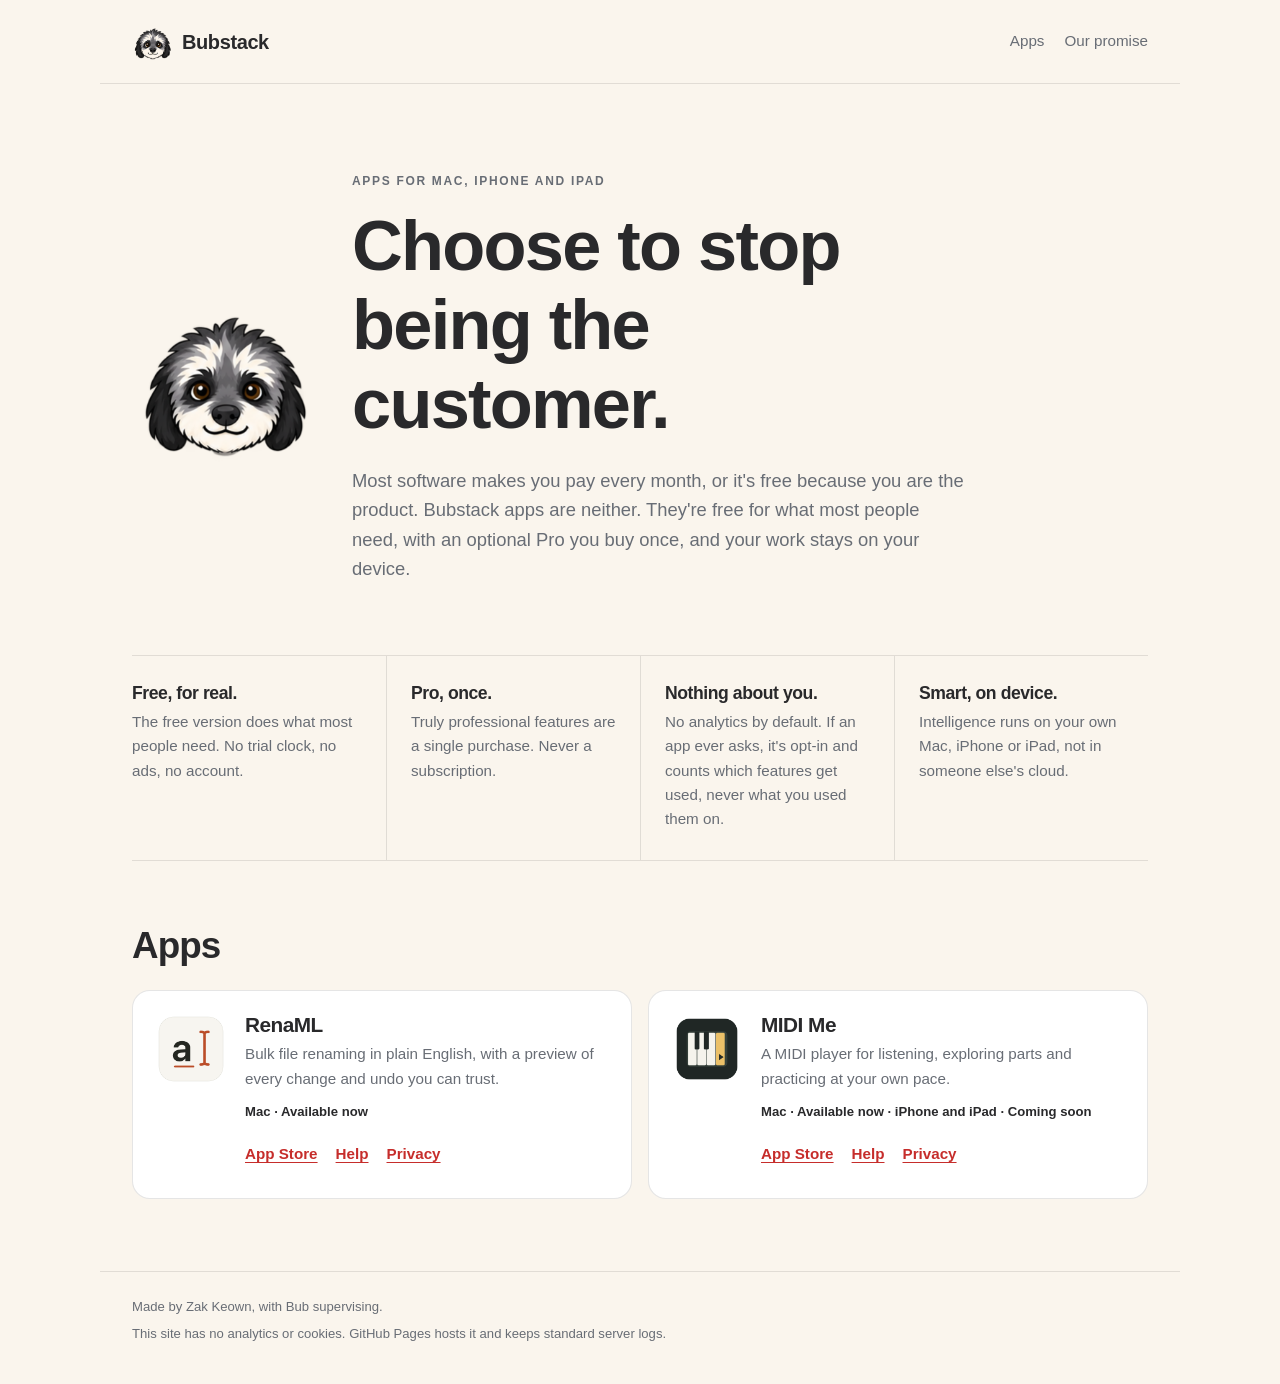
==== index.html @ 4820117b "bubstack.dev: home page, RenaML and MIDI Me help and privacy Co-Authored-By: Claude Opus 5.5 <norepl" ====
<!doctype html>
<html lang="en">
<head>
  <meta charset="utf-8">
  <meta name="viewport" content="width=device-width, initial-scale=1">
  <title>Bubstack</title>
  <meta name="description" content="Free Apple apps, with an optional one-time Pro. Nothing about you is collected.">
  <meta name="color-scheme" content="light dark">
  <link rel="icon" href="assets/bub.png">
  <link rel="stylesheet" href="styles.css">
</head>
<body>
  <a class="skip" href="#main">Skip to content</a>
  <header class="shell topbar">
    <a class="brand" href="./"><img src="assets/bub.png" alt="" width="40" height="40">Bubstack</a>
    <nav class="nav" aria-label="Apps"><a href="#apps">Apps</a><a href="#promise">Our promise</a></nav>
  </header>

  <main id="main" class="shell">
    <section class="hero" aria-labelledby="title">
      <img class="hero-bub" src="assets/bub.png" alt="Bub, the Bubstack dog, smiling" width="160" height="160">
      <div>
        <p class="eyebrow">Apps for Mac, iPhone and iPad</p>
        <h1 id="title">Choose to stop being the customer.</h1>
        <p class="intro">Most software makes you pay every month, or it's free because you are the product. Bubstack
          apps are neither. They're free for what most people need, with an optional Pro you buy once, and your work
          stays on your device.</p>
      </div>
    </section>

    <section id="promise" class="promise" aria-labelledby="promise-title">
      <h2 id="promise-title" class="visually-hidden">Our promise</h2>
      <div class="pledge"><h3>Free, for real.</h3><p>The free version does what most people need. No trial clock, no
        ads, no account.</p></div>
      <div class="pledge"><h3>Pro, once.</h3><p>Truly professional features are a single purchase. Never a
        subscription.</p></div>
      <div class="pledge"><h3>Nothing about you.</h3><p>No analytics by default. If an app ever asks, it's opt-in and
        counts which features get used, never what you used them on.</p></div>
      <div class="pledge"><h3>Smart, on device.</h3><p>Intelligence runs on your own Mac, iPhone or iPad, not in
        someone else's cloud.</p></div>
    </section>

    <section id="apps" class="apps" aria-labelledby="apps-title">
      <h2 id="apps-title">Apps</h2>
      <ul class="app-list">
        <li class="app">
          <img src="assets/renaml.png" alt="" width="72" height="72">
          <div class="app-body">
            <h3>RenaML</h3>
            <p>Bulk file renaming in plain English, with a preview of every change and undo you can trust.</p>
            <p class="status">Mac · Available now</p>
            <p class="links"><a href="https://apps.apple.com/us/app/renaml/id6817881054">App Store</a><a
              href="renaml/support.html">Help</a><a href="renaml/privacy.html">Privacy</a></p>
          </div>
        </li>
        <li class="app">
          <img src="assets/midi-me.png" alt="" width="72" height="72">
          <div class="app-body">
            <h3>MIDI Me</h3>
            <p>A MIDI player for listening, exploring parts and practicing at your own pace.</p>
            <p class="status">Mac · Available now <span aria-hidden="true">·</span> iPhone and iPad · Coming soon</p>
            <p class="links"><a href="https://apps.apple.com/us/app/midime/id6757321093">App Store</a><a
              href="midi-me/">Help</a><a href="midi-me/privacy/">Privacy</a></p>
          </div>
        </li>
      </ul>
    </section>
  </main>

  <footer class="shell footer">
    <p>Made by Zak Keown, with Bub supervising.</p>
    <p>This site has no analytics or cookies. GitHub Pages hosts it and keeps standard server logs.</p>
  </footer>
</body>
</html>
---- styles.css ----
/* Bubstack: the Bub theme's colours (bubstack/tokens/tokens.json), in light and dark. */
:root {
  --surface: #faf5ed;
  --shade: #efe9df;
  --ink: #29292b;
  --slate: #686d75;
  --pin: #c62d2b;
  --accent: #ed7385;
  --hairline: #29292b1f;
  --card: #ffffff;
  color-scheme: light dark;
}
@media (prefers-color-scheme: dark) {
  :root {
    --surface: #1e1f21;
    --shade: #29292b;
    --ink: #faf5ed;
    --slate: #a7acb3;
    --pin: #ff6b68;
    --hairline: #faf5ed1f;
    --card: #29292b;
  }
}

* { box-sizing: border-box; }
html { -webkit-text-size-adjust: 100%; }
body {
  margin: 0;
  background: var(--surface);
  color: var(--ink);
  font-family: ui-rounded, "SF Pro Rounded", -apple-system, BlinkMacSystemFont, "Segoe UI", sans-serif;
  font-size: 17px;
  line-height: 1.6;
}
h1, h2, h3, p { margin: 0; }
h1, h2, h3 { line-height: 1.12; letter-spacing: -0.025em; }
a { color: var(--pin); text-underline-offset: 0.2em; text-decoration-thickness: 1px; }
a:hover { text-decoration-thickness: 2px; }
a:focus-visible { outline: 3px solid var(--pin); outline-offset: 4px; border-radius: 4px; }

.shell { max-width: 1080px; margin: 0 auto; padding: 0 16px; }
@media (min-width: 720px) { .shell { padding: 0 32px; } }

.skip { position: absolute; left: 16px; top: -100px; background: var(--card); padding: 12px; z-index: 2; }
.skip:focus { top: 12px; }
.visually-hidden { position: absolute; width: 1px; height: 1px; overflow: hidden; clip-path: inset(50%); white-space: nowrap; }

.topbar { display: flex; align-items: center; justify-content: space-between; gap: 16px; min-height: 84px;
  border-bottom: 1px solid var(--hairline); }
.brand { display: flex; align-items: center; gap: 10px; color: var(--ink); text-decoration: none; font-weight: 700;
  font-size: 1.25rem; letter-spacing: -0.02em; }
.nav { display: flex; gap: 20px; }
.nav a { color: var(--slate); font-size: 0.95rem; text-decoration: none; min-height: 44px; display: inline-flex;
  align-items: center; }
.nav a:hover { color: var(--ink); }

.hero { display: grid; gap: 28px; padding: 56px 0 48px; align-items: center; }
.hero-bub { width: 120px; height: 120px; }
@media (min-width: 800px) {
  .hero { grid-template-columns: 180px 1fr; gap: 40px; padding: 88px 0 72px; }
  .hero-bub { width: 180px; height: 180px; }
}
.eyebrow { font-size: 0.75rem; font-weight: 700; letter-spacing: 0.14em; text-transform: uppercase; color: var(--slate);
  margin-bottom: 16px; }
h1 { font-size: clamp(2.3rem, 7vw, 4.4rem); font-weight: 750; max-width: 14ch; }
.intro { font-size: 1.15rem; color: var(--slate); max-width: 60ch; margin-top: 22px; }

.promise { display: grid; grid-template-columns: 1fr; border-top: 1px solid var(--hairline);
  border-bottom: 1px solid var(--hairline); margin-bottom: 64px; }
.pledge { padding: 24px 0; }
.pledge + .pledge { border-top: 1px solid var(--hairline); }
.pledge h3 { font-size: 1.1rem; margin-bottom: 6px; }
.pledge p { color: var(--slate); font-size: 0.95rem; }
@media (min-width: 800px) {
  .promise { grid-template-columns: repeat(4, 1fr); }
  .pledge { padding: 28px 24px 28px 0; }
  .pledge + .pledge { border-top: 0; border-left: 1px solid var(--hairline); padding-left: 24px; }
}

.apps { margin-bottom: 72px; }
.apps h2 { font-size: clamp(1.7rem, 4vw, 2.3rem); margin-bottom: 24px; }
.app-list { list-style: none; margin: 0; padding: 0; display: grid; gap: 16px; }
@media (min-width: 800px) { .app-list { grid-template-columns: 1fr 1fr; } }
.app { display: flex; gap: 18px; align-items: flex-start; background: var(--card); border: 1px solid var(--hairline);
  border-radius: 18px; padding: 22px; }
.app img { width: 72px; height: 72px; border-radius: 16px; flex: none; }
.app h3 { font-size: 1.3rem; margin-bottom: 6px; }
.app-body > p { color: var(--slate); font-size: 0.95rem; }
.app .status { margin-top: 10px; font-size: 0.82rem; font-weight: 600; color: var(--ink); }
.links { display: flex; flex-wrap: wrap; gap: 4px 18px; margin-top: 10px; }
.links a { font-weight: 600; min-height: 44px; display: inline-flex; align-items: center; }

.footer { border-top: 1px solid var(--hairline); padding-top: 24px; padding-bottom: 40px; display: grid; gap: 6px;
  font-size: 0.82rem; color: var(--slate); }
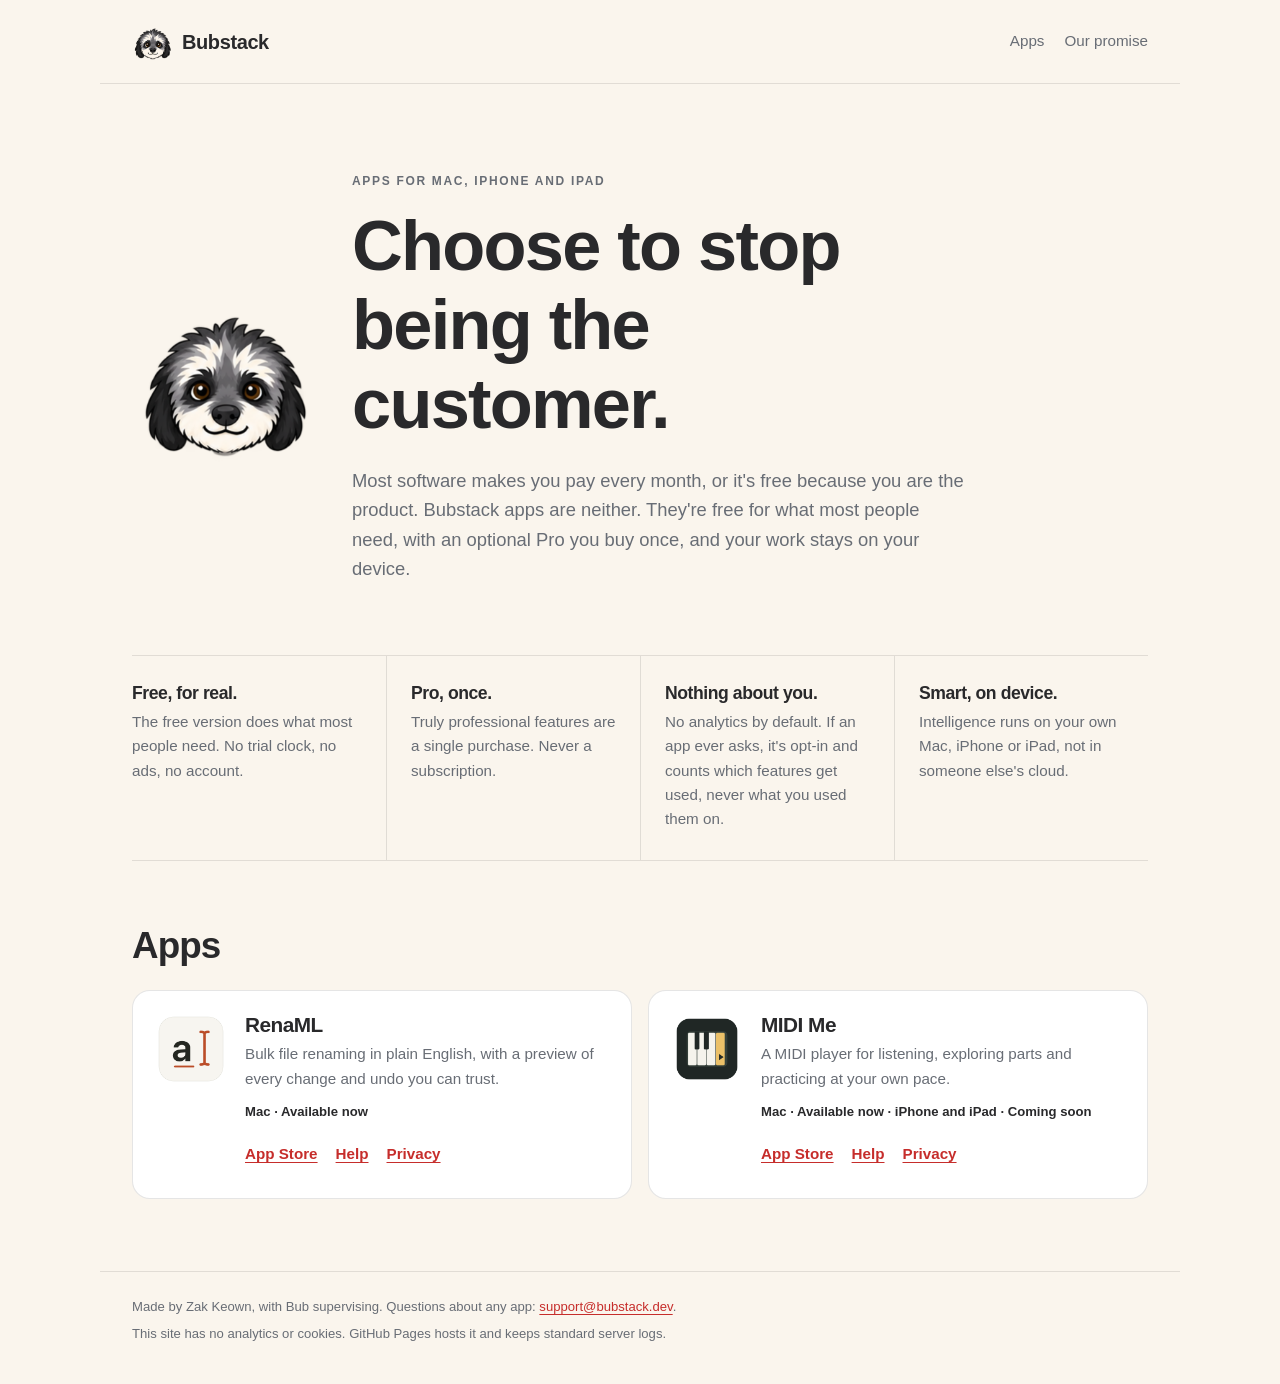
==== commit 63823d17: "Contact: support@bubstack.dev for every app Co-Authored-By: Claude Opus 5.5 <noreply@anthropic.com> " ====
--- a/index.html
+++ b/index.html
@@ -68,7 +68,7 @@
   </main>
 
   <footer class="shell footer">
-    <p>Made by Zak Keown, with Bub supervising.</p>
+    <p>Made by Zak Keown, with Bub supervising. Questions about any app: <a href="mailto:support@bubstack.dev">support@bubstack.dev</a>.</p>
     <p>This site has no analytics or cookies. GitHub Pages hosts it and keeps standard server logs.</p>
   </footer>
 </body>
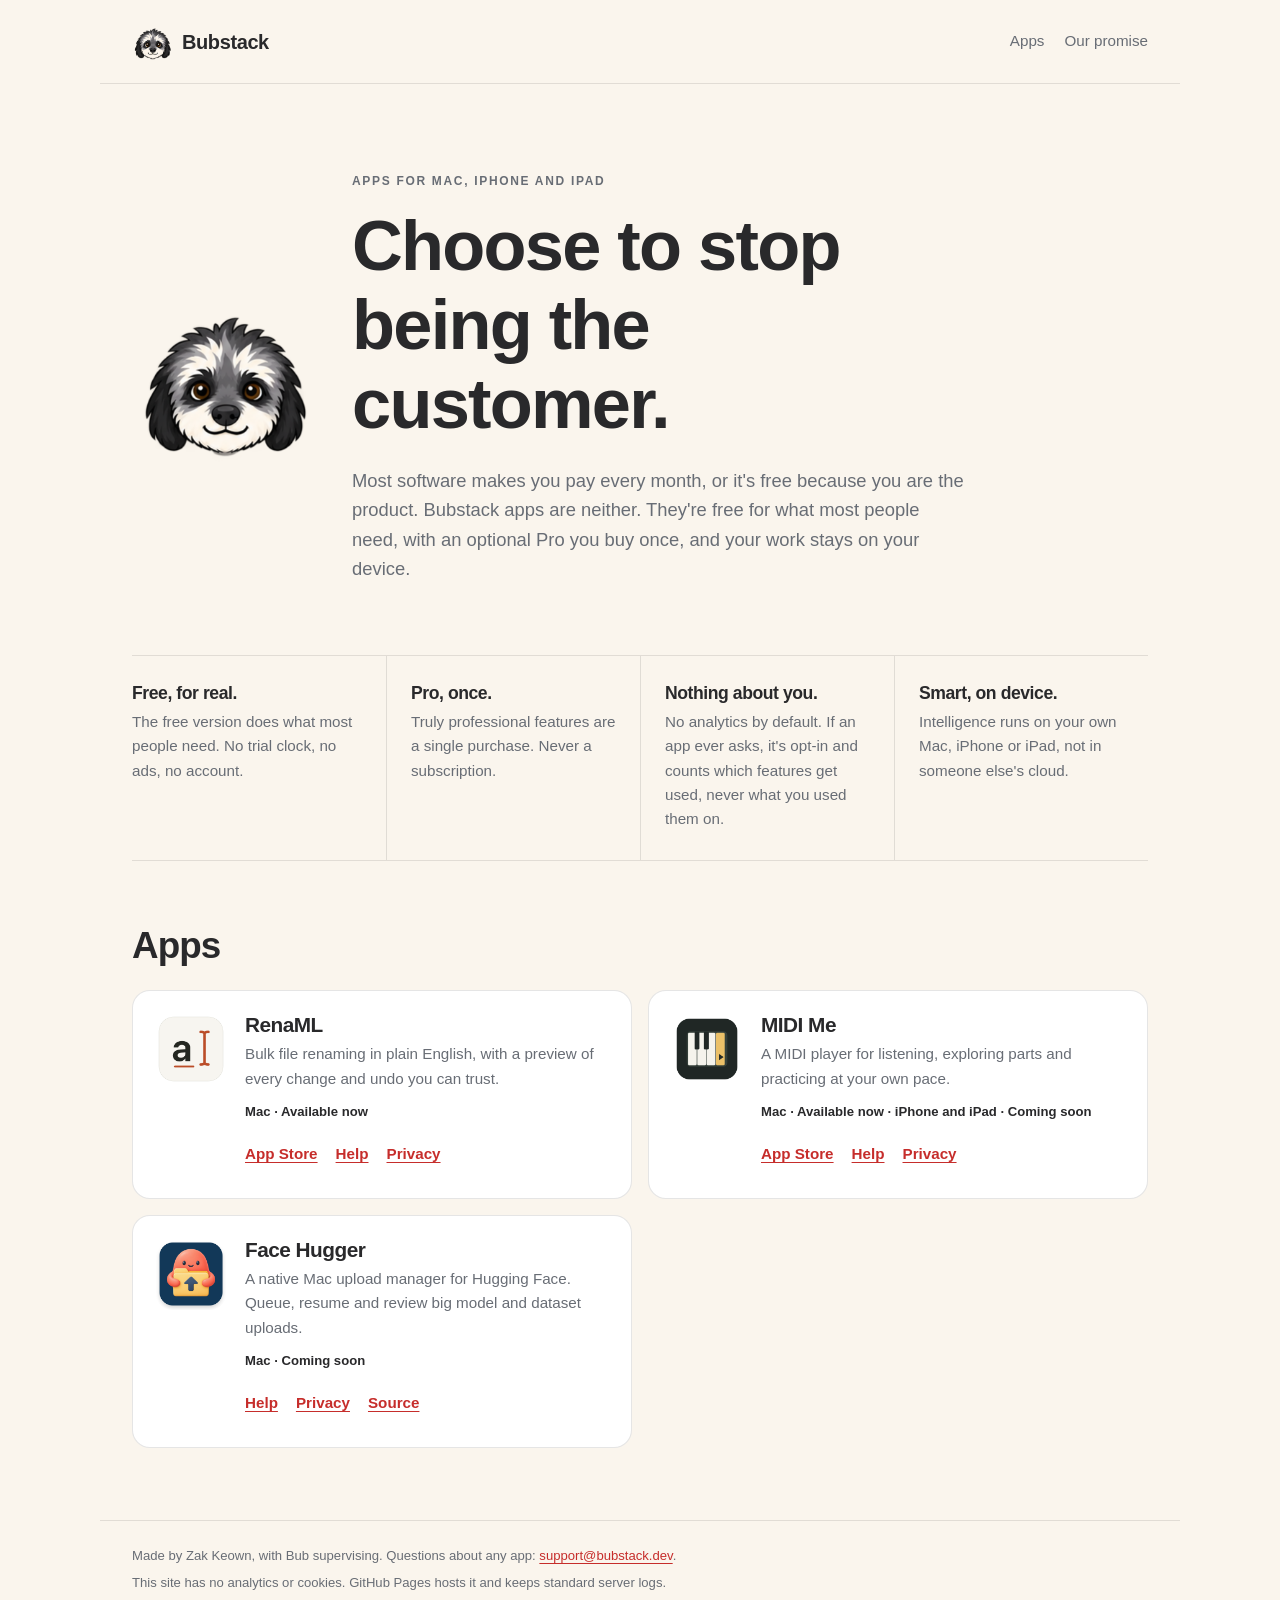
==== commit 151c59f4: "Face Hugger: help and privacy pages, home page card Co-Authored-By: Claude Opus 5.5 <noreply@anthrop" ====
--- a/index.html
+++ b/index.html
@@ -63,6 +63,16 @@
               href="midi-me/">Help</a><a href="midi-me/privacy/">Privacy</a></p>
           </div>
         </li>
+        <li class="app">
+          <img src="assets/face-hugger.png" alt="" width="72" height="72">
+          <div class="app-body">
+            <h3>Face Hugger</h3>
+            <p>A native Mac upload manager for Hugging Face. Queue, resume and review big model and dataset uploads.</p>
+            <p class="status">Mac · Coming soon</p>
+            <p class="links"><a href="face-hugger/">Help</a><a href="face-hugger/privacy.html">Privacy</a><a
+              href="https://github.com/bubstackdev/face-hugger">Source</a></p>
+          </div>
+        </li>
       </ul>
     </section>
   </main>
--- a/styles.css
+++ b/styles.css
@@ -92,3 +92,25 @@
 
 .footer { border-top: 1px solid var(--hairline); padding-top: 24px; padding-bottom: 40px; display: grid; gap: 6px;
   font-size: 0.82rem; color: var(--slate); }
+
+/* Help and policy pages (face-hugger/ and later apps). */
+.nav a[aria-current] { color: var(--ink); font-weight: 650; }
+.doc { max-width: 760px; padding-top: 40px; padding-bottom: 64px; }
+.doc h1 { font-size: clamp(2.2rem, 6vw, 3.4rem); margin-bottom: 8px; }
+.doc section { border-top: 1px solid var(--hairline); margin-top: 32px; padding-top: 24px; }
+.doc h2 { font-size: 1.4rem; margin-bottom: 12px; }
+.doc p, .doc li { color: var(--slate); }
+.doc p + p { margin-top: 0.9em; }
+.doc ul { padding-left: 1.2em; margin: 0; }
+.doc li + li { margin-top: 0.4em; }
+.doc strong { color: var(--ink); }
+.doc-hero { display: grid; gap: 20px; align-items: center; }
+.doc-hero img { width: 96px; height: 96px; }
+.doc-hero .status { margin-top: 12px; font-size: 0.85rem; font-weight: 600; color: var(--ink); }
+@media (min-width: 640px) { .doc-hero { grid-template-columns: 120px 1fr; } .doc-hero img { width: 120px; height: 120px; } }
+.doc details { border-bottom: 1px solid var(--hairline); }
+.doc summary { cursor: pointer; font-weight: 600; color: var(--ink); min-height: 48px; padding: 12px 0; display: flex; align-items: center; }
+.doc .answer { padding-bottom: 16px; }
+.doc-contact { background: var(--card); border: 1px solid var(--hairline); border-radius: 18px; padding: 24px !important; }
+.fine { margin-top: 28px; font-size: 0.82rem; }
+.doc .doc-hero { border-top: 0; margin-top: 0; padding-top: 0; }
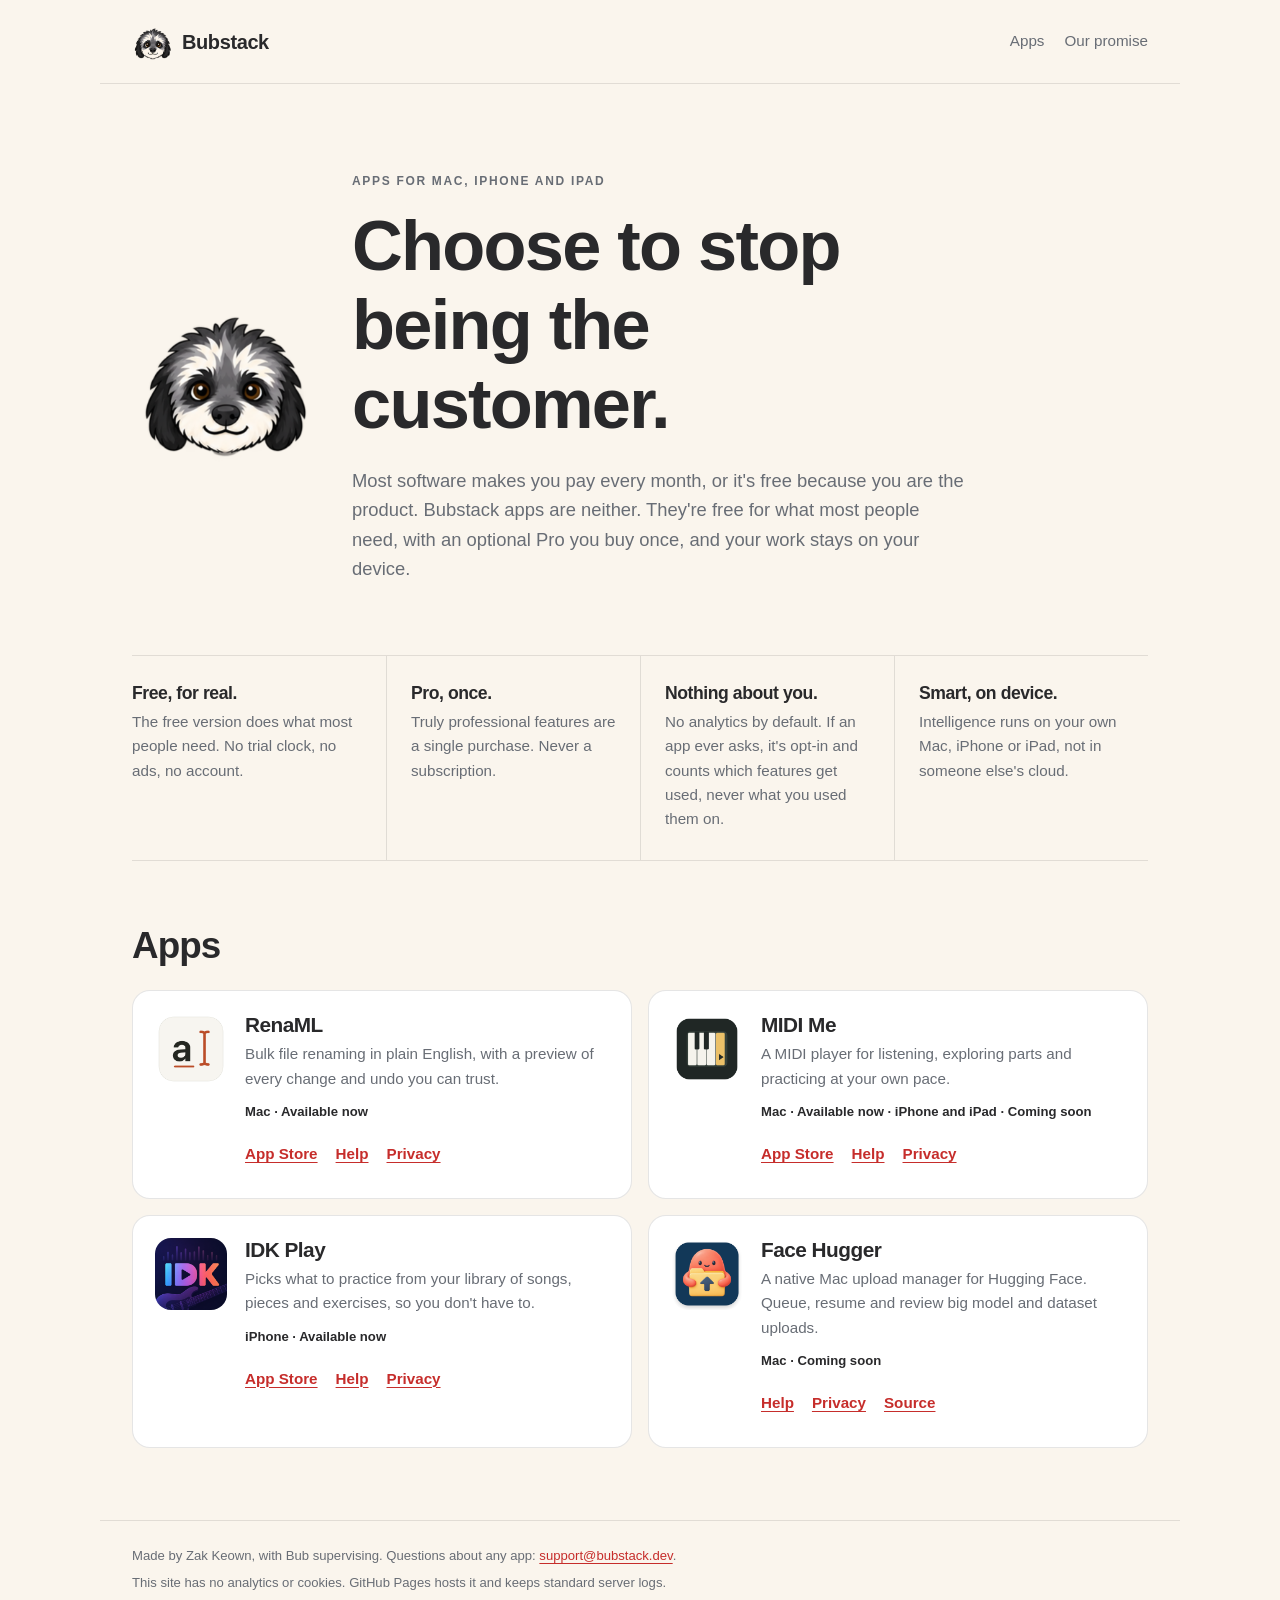
==== commit 3b843be8: "IDK Play: support and privacy pages, home page card Moved from zak-keown/idk-play-site, with support" ====
--- a/index.html
+++ b/index.html
@@ -64,6 +64,16 @@
           </div>
         </li>
         <li class="app">
+          <img src="assets/idk-play.png" alt="" width="72" height="72">
+          <div class="app-body">
+            <h3>IDK Play</h3>
+            <p>Picks what to practice from your library of songs, pieces and exercises, so you don't have to.</p>
+            <p class="status">iPhone · Available now</p>
+            <p class="links"><a href="https://apps.apple.com/us/app/idkplay/id6785122334">App Store</a><a
+              href="idk-play/support.html">Help</a><a href="idk-play/privacy-policy.html">Privacy</a></p>
+          </div>
+        </li>
+        <li class="app">
           <img src="assets/face-hugger.png" alt="" width="72" height="72">
           <div class="app-body">
             <h3>Face Hugger</h3>
